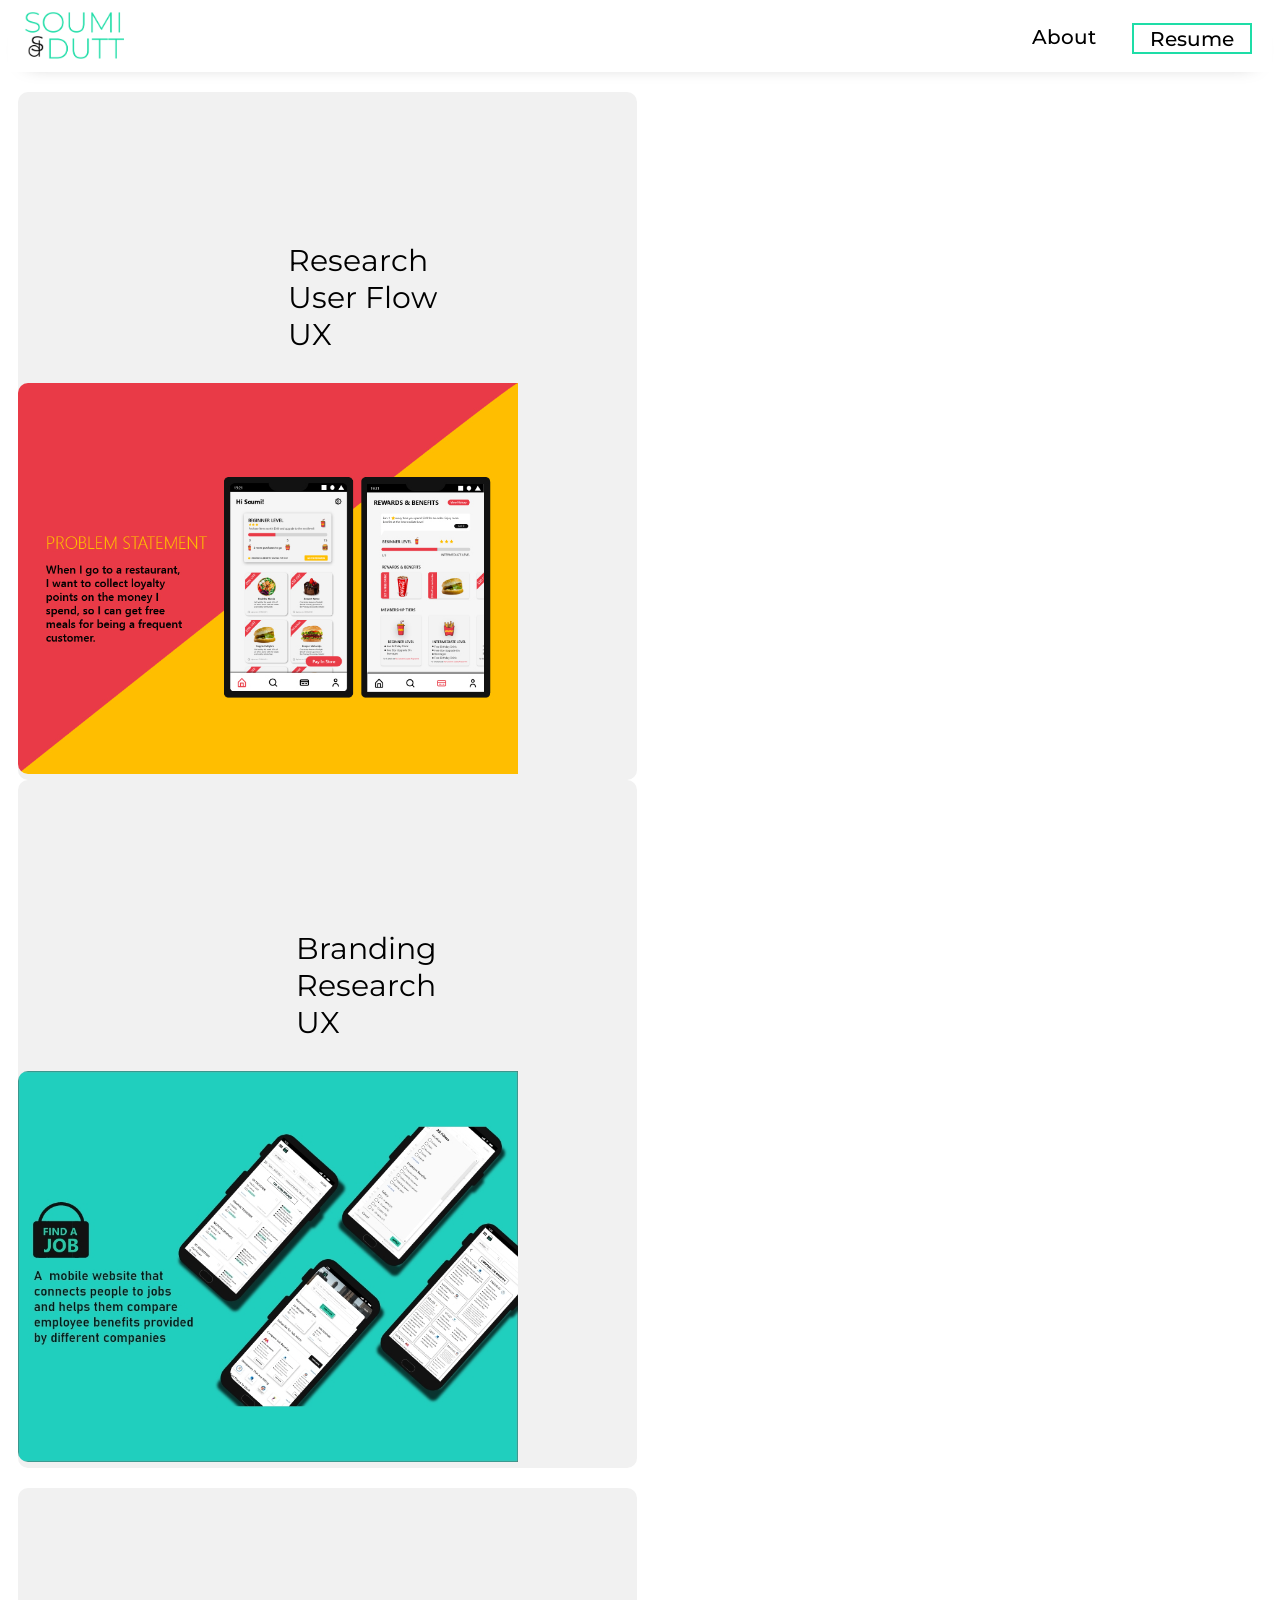
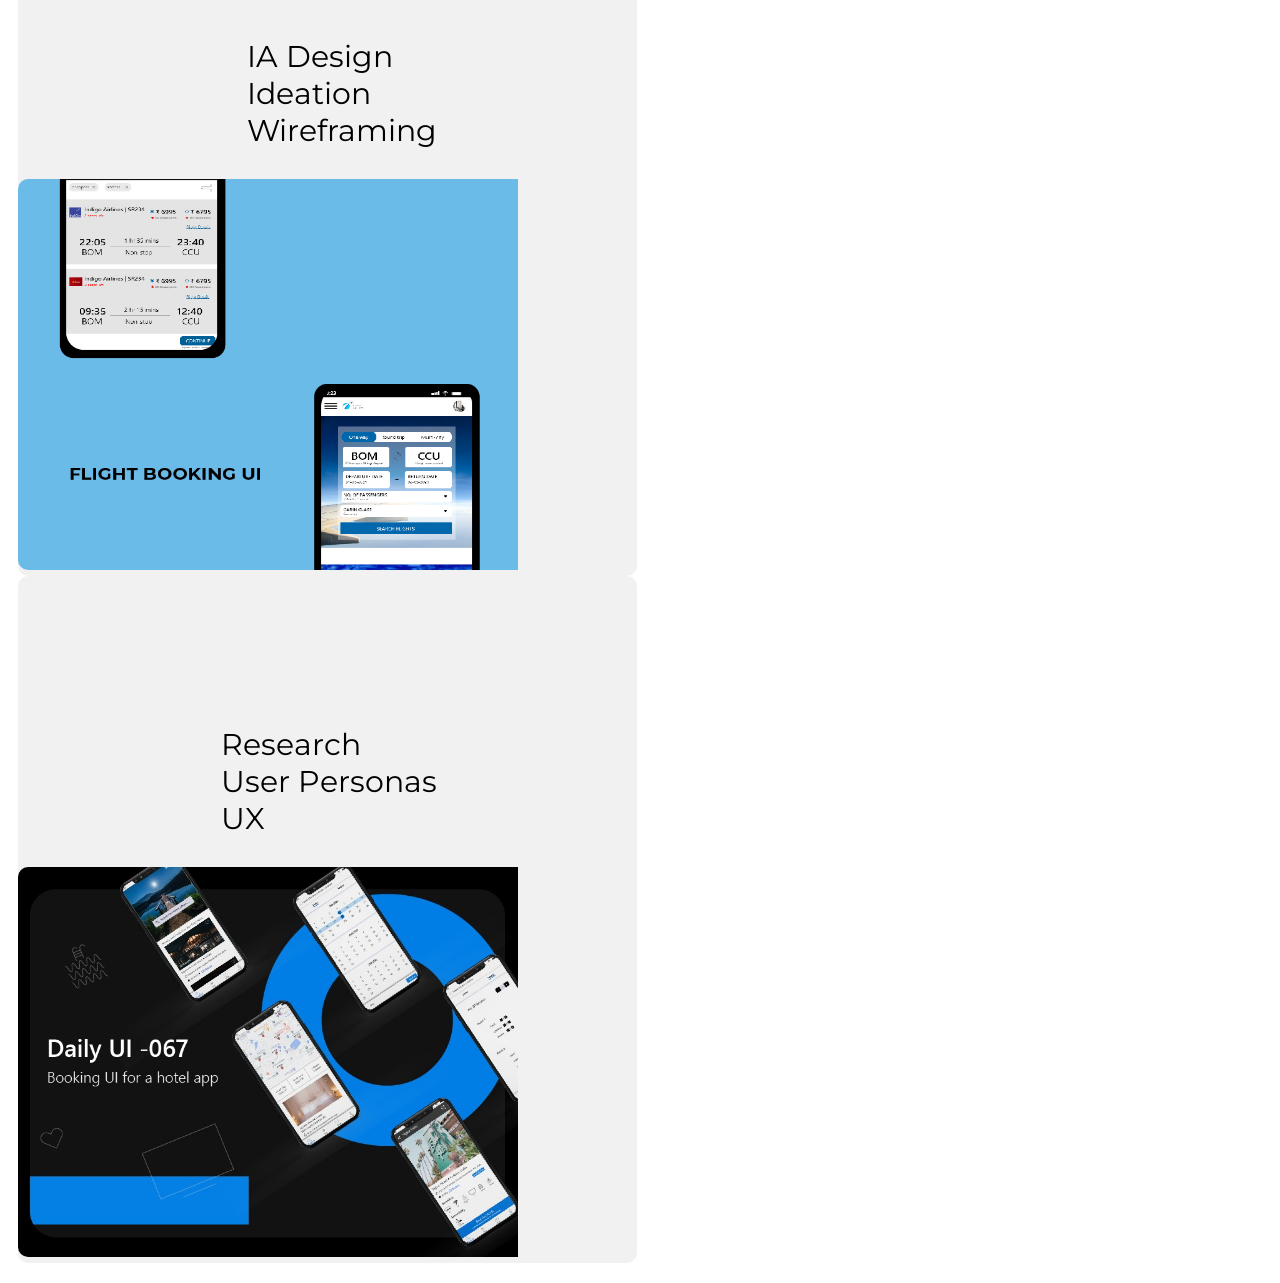
==== index.html @ 23a900a2 "Add files via upload" ====
<!DOCTYPE html>
<html>
<head>
    <title>Soumi Dutt Portfolio</title>
    <link href='https://fonts.googleapis.com/css?family=Montserrat' rel='stylesheet'>
    <link rel="stylesheet" href="stylesheets/portfolio.css">
    <link rel="stylesheet" href="stylesheets/home page.css">
</head>
<body>

<ul>
  <li><a href="index.html"><img class="logo" src="images/Logo.png"></a></li>
  <li class="middle left" style="float:right"><a href="https://drive.google.com/drive/folders/1FKCnZpZ8StBF5q4z7rH3QKYD-gDLsWlx?usp=sharing"
    target="_blank">Resume</a></li>
  <li class="middle" style="float:right"><a href="about.html">About</a></li>
  </ul>

  <div class="container">

    <div class="row">
      <div class="column">
        <div class="card card1" onclick= "window.location.href='project1.html'">
          <p style="float: right; margin-right: 200px;
          margin-top: 150px; font-size: 30px;">
          Research<br>User Flow<br>UX</p>
          <img style="width: 500px;" src="images/projects/project1/cover image.jpg">
          
        </div>
      </div>
    
      <div class="column">
        <div class="card card2" onclick= "window.location.href='project2.html'">
          <p style="float: right; margin-right: 200px;
          margin-top: 150px; font-size: 30px;">
          Branding<br> Research<br> UX</p>
          <img style="width: 500px;" src="images/projects/project2/cover image.jpg">
        </div>
      </div>
      </div>

    <div class="row">     
      <div class="column">
        <div class="card card3" onclick= "window.location.href='project3.html'">
          <p style="float: right; margin-right: 200px;
          margin-top: 150px; font-size: 30px;">
          IA Design<br> Ideation<br> Wireframing</p>
          <img style="width: 500px;" src="images/projects/project3/cover.jpg">
        </div>
      </div>
      
      <div class="column">
        <div class="card card4" onclick= "window.location.href='project4.html'">
          <p style="float: right; margin-right: 200px;
          margin-top: 150px; font-size: 30px;">
          Research<br> User Personas<br> UX</p>
          <img style="width: 500px;" src="images/projects/project4/coverpage.jpg">
        </div>
      </div>

      
    

    </div>
    </div>



</body>
</html>
---- stylesheets/portfolio.css ----
body {
  font-family: "Montserrat";
  font-size: 22px;
  color: black;
}
.logo {
  width: 100px;
  height: auto;
}

.middle {
  margin-top: 15px;
  margin-right: 20px;
}

.left {
  border: 2px solid #1edda7;
}

.left:hover {
  background-color: #1edda7;
  border: 0px;
  color: white;
}

ul {
  list-style-type: none;
  margin: 0;
  padding: 0;
  overflow: hidden;
  background-color: white;

  box-shadow: 0px 10px 20px -20px rgba(18, 18, 18, 0.4);
}

li {
  float: left;
}

li a {
  color: black;
  text-align: center;
  padding: 14px 16px;
  text-decoration: none;
  font-size: 20px;
  font-weight: 500;
}

li a:hover:not(.active) {
  color: #1edda7;
}

.active {
  color: #1edda7;
}
---- stylesheets/home page.css ----
.column {
  float: left;
  width: 49%;
  padding: 0 10px;
}

/* Remove extra left and right margins, due to padding */
.row {
  margin: 20px 0px 20px;
}

/* Clear floats after the columns */
.row:after {
  content: "";
  display: table;
  clear: both;
}

/* Responsive columns */
@media screen and (max-width: 600px) {
  .column {
    width: 100%;
    display: block;
    margin-bottom: 20px;
  }
}

/* Style the counter cards */
.card {
  border-radius: 10px;
  background-color: #f1f1f1;
}

img {
  border-radius: 10px 0 0 10px;
  object-fit: cover;
}

.card:hover {
  box-shadow: 4px 4px 8px 0 rgba(0, 0, 0, 0.2);
}
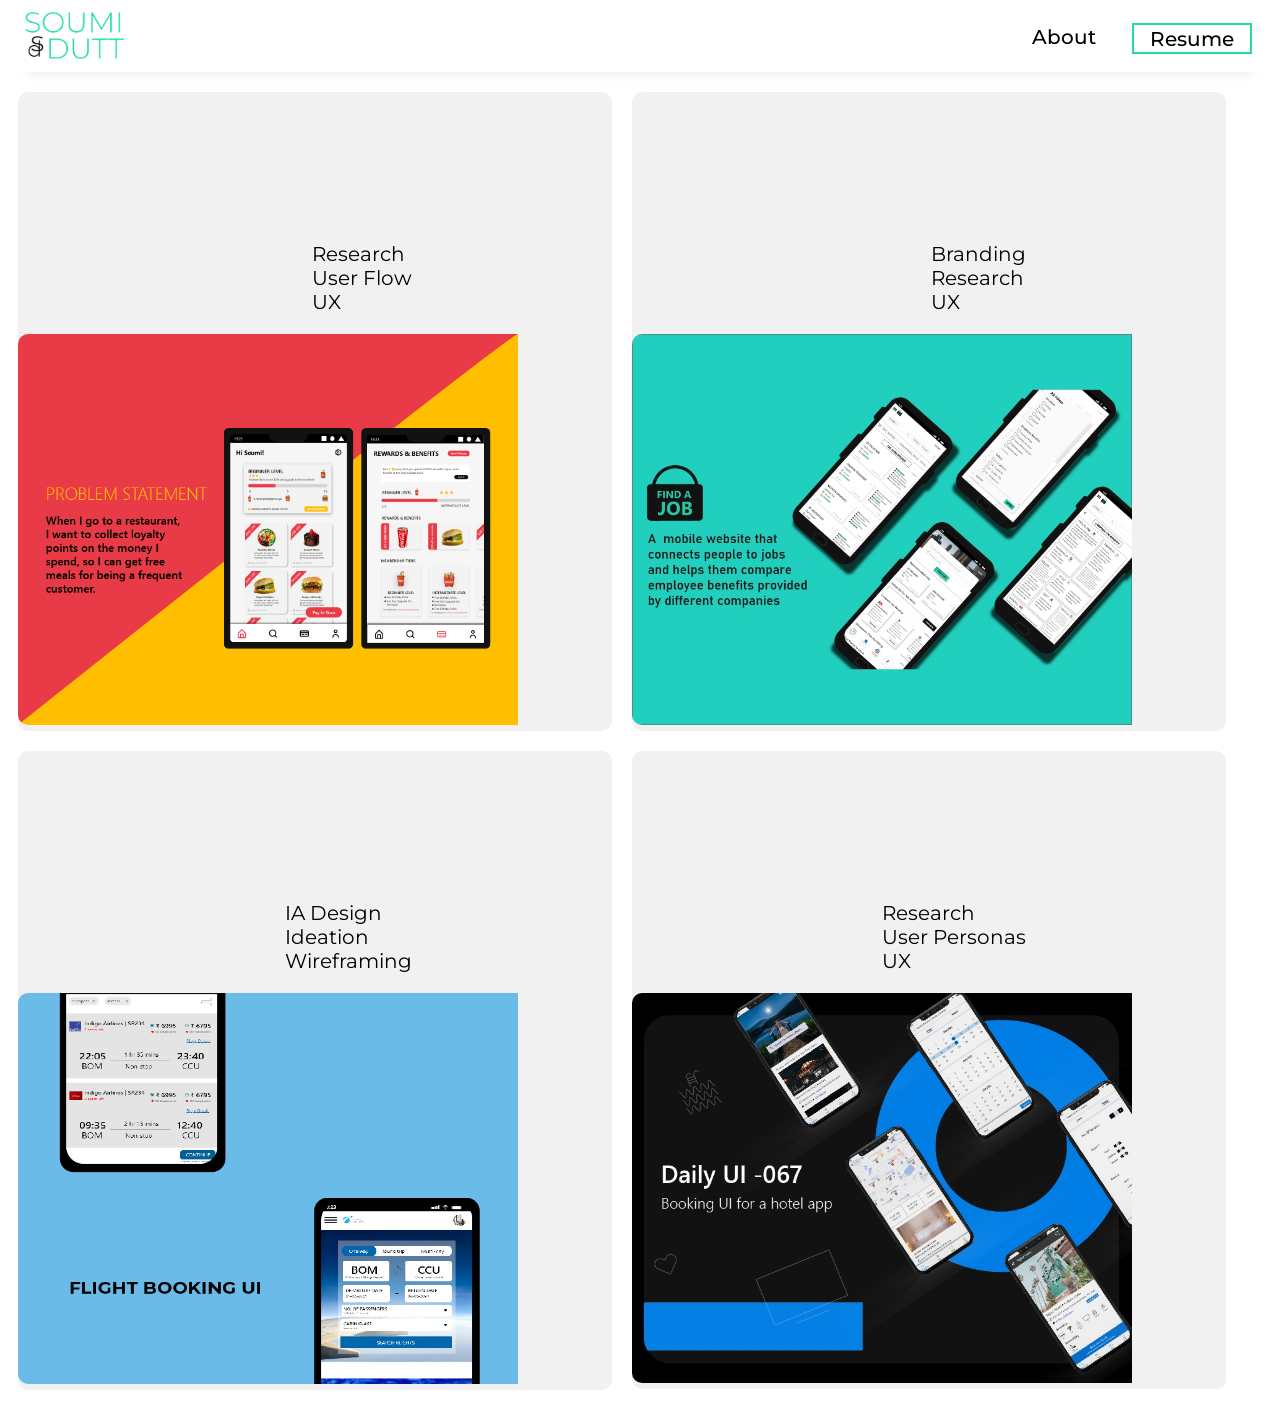
==== commit facc1cf3: "Update index.html" ====
--- a/index.html
+++ b/index.html
@@ -21,7 +21,7 @@
       <div class="column">
         <div class="card card1" onclick= "window.location.href='project1.html'">
           <p style="float: right; margin-right: 200px;
-          margin-top: 150px; font-size: 30px;">
+          margin-top: 150px; font-size: 20px;">
           Research<br>User Flow<br>UX</p>
           <img style="width: 500px;" src="images/projects/project1/cover image.jpg">
           
@@ -31,7 +31,7 @@
       <div class="column">
         <div class="card card2" onclick= "window.location.href='project2.html'">
           <p style="float: right; margin-right: 200px;
-          margin-top: 150px; font-size: 30px;">
+          margin-top: 150px; font-size: 20px;">
           Branding<br> Research<br> UX</p>
           <img style="width: 500px;" src="images/projects/project2/cover image.jpg">
         </div>
@@ -42,7 +42,7 @@
       <div class="column">
         <div class="card card3" onclick= "window.location.href='project3.html'">
           <p style="float: right; margin-right: 200px;
-          margin-top: 150px; font-size: 30px;">
+          margin-top: 150px; font-size: 20px;">
           IA Design<br> Ideation<br> Wireframing</p>
           <img style="width: 500px;" src="images/projects/project3/cover.jpg">
         </div>
@@ -51,7 +51,7 @@
       <div class="column">
         <div class="card card4" onclick= "window.location.href='project4.html'">
           <p style="float: right; margin-right: 200px;
-          margin-top: 150px; font-size: 30px;">
+          margin-top: 150px; font-size: 20px;">
           Research<br> User Personas<br> UX</p>
           <img style="width: 500px;" src="images/projects/project4/coverpage.jpg">
         </div>
@@ -66,4 +66,4 @@
 
 
 </body>
-</html>+</html>
--- a/stylesheets/home page.css
+++ b/stylesheets/home page.css
@@ -1,6 +1,6 @@
 .column {
   float: left;
-  width: 49%;
+  width: 47%;
   padding: 0 10px;
 }
 
